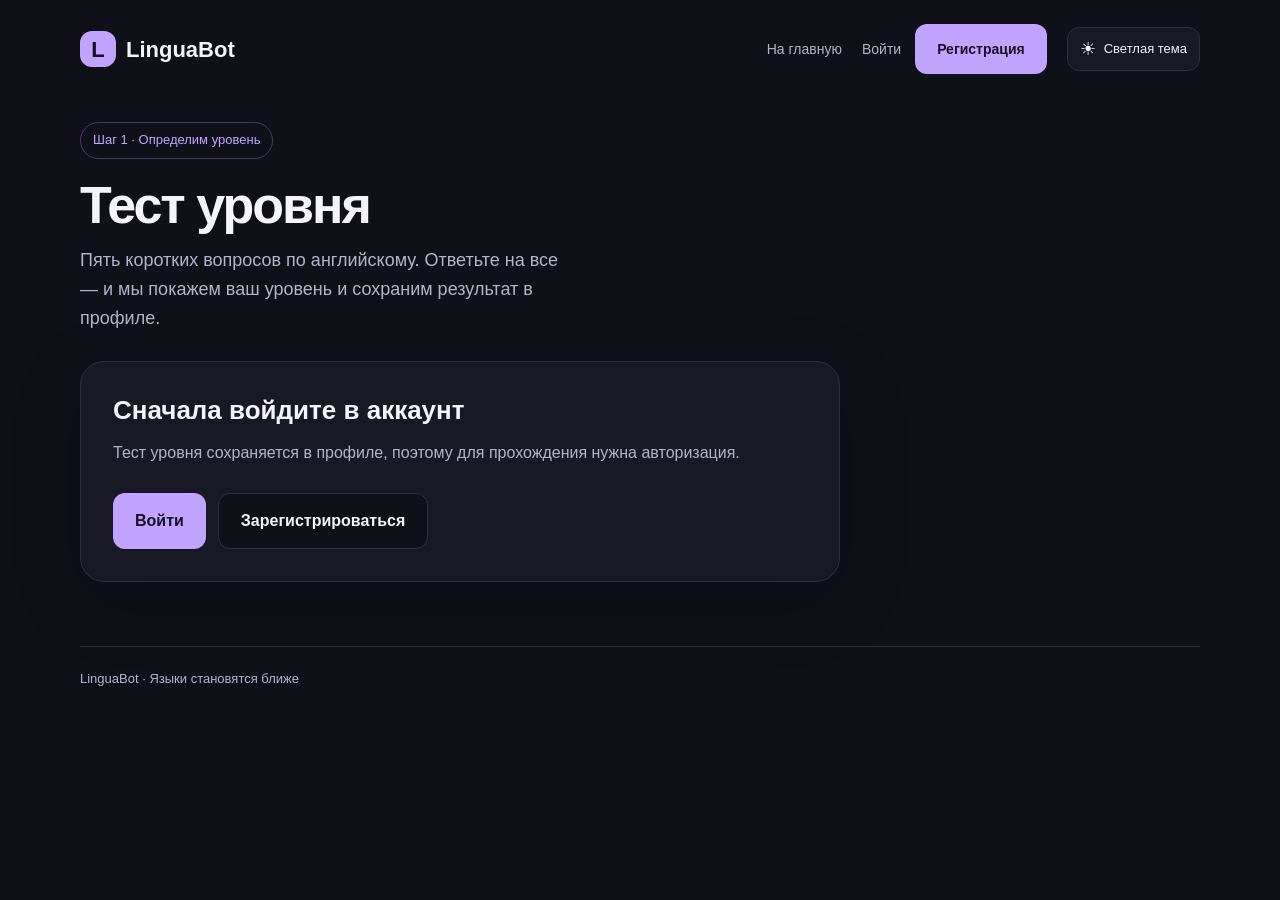
==== frontend/assessment.html @ 099dc759 "feat(frontend): экран теста уровня с сохранением результата" ====
<!DOCTYPE html>
<html lang="ru" data-theme="dark">
<head>
  <meta charset="UTF-8">
  <meta name="viewport" content="width=device-width, initial-scale=1.0">
  <link rel="icon" href="data:,">
  <title>Тест уровня — LinguaBot</title>
  <script>
    try {
      if (localStorage.getItem('linguabot-theme') === 'light') {
        document.documentElement.dataset.theme = 'light';
      }
    } catch {}
  </script>
  <link rel="stylesheet" href="./src/styles/style.css?v=3">
  <link rel="stylesheet" href="./src/styles/auth.css?v=3">
  <link rel="stylesheet" href="./src/styles/assessment.css?v=1">
</head>
<body>
  <header class="header container">
    <a class="logo" href="./index.html"><span aria-hidden="true">L</span> LinguaBot</a>
    <div class="header-actions">
      <a class="nav-link" href="./index.html">На главную</a>
      <div class="auth-actions" data-auth-actions></div>
      <button class="theme-toggle" id="theme-toggle" type="button" aria-label="Включить светлую тему">
        <span id="theme-icon" aria-hidden="true">☀</span>
        <span id="theme-label">Светлая тема</span>
      </button>
    </div>
  </header>

  <main class="assessment container" data-assessment>
    <section class="assessment-intro">
      <p class="badge">Шаг 1 · Определим уровень</p>
      <h1>Тест уровня</h1>
      <p class="description">Пять коротких вопросов по английскому. Ответьте на все — и мы покажем ваш уровень и сохраним результат в профиле.</p>
    </section>

    <section class="assessment-card" data-state="loading">
      <p class="assessment-status" role="status">Загружаем данные…</p>
    </section>

    <section class="assessment-card" data-state="auth" hidden>
      <h2>Сначала войдите в аккаунт</h2>
      <p class="assessment-text">Тест уровня сохраняется в профиле, поэтому для прохождения нужна авторизация.</p>
      <div class="assessment-actions assessment-actions-start">
        <button class="button" type="button" data-open-login>Войти</button>
        <button class="button button-secondary" type="button" data-open-register>Зарегистрироваться</button>
      </div>
    </section>

    <section class="assessment-card" data-state="intro" hidden>
      <h2>Готовы начать?</h2>
      <p class="assessment-text">Тест занимает около двух минут. После отправки ответов вы увидите свой уровень и сможете пройти тест заново.</p>
      <ul class="assessment-facts">
        <li>5 вопросов с вариантами ответа</li>
        <li>Результат сохраняется в аккаунте</li>
        <li>При следующем входе уровень загрузится автоматически</li>
      </ul>
      <div class="assessment-actions assessment-actions-start">
        <button class="button" type="button" data-start-test>Начать тест <span aria-hidden="true">→</span></button>
      </div>
    </section>

    <section class="assessment-card" data-state="test" hidden>
      <div class="assessment-progress">
        <span data-progress-label>Вопрос 1 из 5</span>
        <div class="progress-track" aria-hidden="true"><span data-progress-bar></span></div>
      </div>

      <form class="assessment-form" data-test-form novalidate>
        <h2 class="question-text" id="assessment-question" data-question-text></h2>
        <div class="options" data-options role="radiogroup" aria-labelledby="assessment-question"></div>
        <p class="form-error" data-test-error role="alert" hidden></p>

        <div class="assessment-actions">
          <button class="button button-secondary" type="button" data-back>Назад</button>
          <button class="button" type="submit" data-next>Далее</button>
        </div>
      </form>
    </section>

    <section class="assessment-card" data-state="result" hidden>
      <p class="result-eyebrow">Ваш результат</p>
      <h2 class="result-level" data-result-level></h2>
      <p class="result-score" data-result-score></p>
      <p class="result-date" data-result-date></p>

      <div class="result-review" data-result-review hidden>
        <h3>Разбор ответов</h3>
        <ul class="review-list" data-review-list></ul>
      </div>

      <div class="assessment-actions assessment-actions-start">
        <button class="button" type="button" data-retry>Пройти заново</button>
        <a class="button button-secondary" href="./index.html">На главную</a>
      </div>
    </section>

    <section class="assessment-card" data-state="error" hidden>
      <h2>Не удалось загрузить тест</h2>
      <p class="form-error" data-error-message role="alert"></p>
      <div class="assessment-actions assessment-actions-start">
        <button class="button" type="button" data-retry-load>Попробовать снова</button>
      </div>
    </section>

    <noscript>
      <section class="assessment-card">
        <h2>Включите JavaScript</h2>
        <p class="assessment-text">Для прохождения теста уровня нужен JavaScript в браузере.</p>
      </section>
    </noscript>
  </main>

  <footer class="footer container">LinguaBot · Языки становятся ближе</footer>

  <dialog class="auth-dialog" id="auth-dialog" aria-labelledby="auth-dialog-title">
    <button class="auth-close" type="button" data-auth-close aria-label="Закрыть">×</button>
    <h2 id="auth-dialog-title" data-auth-title>Вход в аккаунт</h2>
    <p class="auth-subtitle" data-auth-subtitle>Продолжай обучение с того места, где остановился.</p>

    <div class="auth-panel" data-auth-panel="login">
      <form class="form" data-auth-form="login" novalidate>
        <p class="form-error" data-auth-error role="alert" hidden></p>
        <p class="form-success" data-auth-success role="status" hidden></p>

        <div class="field">
          <label for="login-email">Email</label>
          <input id="login-email" name="email" type="email" autocomplete="email" placeholder="you@example.com" required>
        </div>

        <div class="field">
          <label for="login-password">Пароль</label>
          <input id="login-password" name="password" type="password" autocomplete="current-password" placeholder="Ваш пароль" minlength="8" required>
        </div>

        <button class="button" type="submit">Войти</button>
      </form>

      <p class="auth-alt">Нет аккаунта? <button class="link-button" type="button" data-auth-switch="register">Зарегистрироваться</button></p>
    </div>

    <div class="auth-panel" data-auth-panel="register" hidden>
      <form class="form" data-auth-form="register" novalidate>
        <p class="form-error" data-auth-error role="alert" hidden></p>

        <div class="field">
          <label for="register-name">Имя</label>
          <input id="register-name" name="name" type="text" autocomplete="name" placeholder="Как к тебе обращаться" minlength="2" required>
        </div>

        <div class="field">
          <label for="register-email">Email</label>
          <input id="register-email" name="email" type="email" autocomplete="email" placeholder="you@example.com" required>
        </div>

        <div class="field">
          <label for="register-password">Пароль</label>
          <input id="register-password" name="password" type="password" autocomplete="new-password" placeholder="Минимум 8 символов" minlength="8" required>
        </div>

        <button class="button" type="submit">Зарегистрироваться</button>
      </form>

      <p class="auth-alt">Уже есть аккаунт? <button class="link-button" type="button" data-auth-switch="login">Войти</button></p>
      <p class="auth-hint">Регистрируясь, ты соглашаешься использовать LinguaBot в учебных целях.</p>
    </div>
  </dialog>

  <script src="./src/api/client.js?v=3"></script>
  <script src="./src/app/script.js?v=3"></script>
  <script src="./src/app/auth-modal.js?v=3"></script>
  <script src="./src/app/session.js?v=3"></script>
  <script src="./src/app/assessment.js?v=1"></script>
</body>
</html>
---- frontend/src/styles/style.css ----
:root {
  color-scheme: dark;
  --background: #101019;
  --surface: #191925;
  --text: #f5f4fc;
  --muted: #b6b3c8;
  --accent: #c0a4ff;
  --border: #303040;
  --accent-hover: #d0bdff;
  --on-accent: #181022;
  --badge-border: #4a3a66;
  --bot-background: #272735;
  --user-background: #44335f;
  --correction: #ddccff;
  --shadow: #00000030;
  --backdrop: #000000b0;
}

:root[data-theme="light"] {
  color-scheme: light;
  --background: #f7f6fb;
  --surface: #ffffff;
  --text: #201c2c;
  --muted: #62586f;
  --accent: #6941c6;
  --border: #ddd7e8;
  --accent-hover: #5934b1;
  --on-accent: #ffffff;
  --badge-border: #d2bfee;
  --bot-background: #f0edf7;
  --user-background: #ede3ff;
  --correction: #6036ab;
  --shadow: #26164214;
  --backdrop: #1a123370;
}

* { box-sizing: border-box; }
body {
  margin: 0;
  font-family: "Segoe UI", Arial, sans-serif;
  background: var(--background);
  color: var(--text);
  line-height: 1.6;
}
a { color: inherit; text-decoration: none; }
button { font: inherit; cursor: pointer; }
p, h1, h2, h3 { margin: 0; }
.container { width: min(1120px, 100% - 40px); margin-inline: auto; }
.header { display: flex; flex-wrap: wrap; align-items: center; justify-content: space-between; padding-block: 24px; gap: 16px; }
.header-actions { display: flex; flex-wrap: wrap; align-items: center; gap: 20px; }
.theme-toggle { display: inline-flex; align-items: center; justify-content: center; gap: 8px; min-height: 44px; padding: 8px 12px; border: 1px solid var(--border); border-radius: 12px; background: var(--surface); color: var(--text); font-size: 13px; }
.theme-toggle:hover { border-color: var(--accent); }
.theme-toggle > span:first-child { font-size: 18px; line-height: 1; }
.logo { display: flex; align-items: center; gap: 10px; font-size: 22px; font-weight: 750; }
.logo > span, .avatar {
  display: grid;
  place-items: center;
  width: 36px;
  height: 36px;
  border-radius: 12px;
  background: var(--accent);
  color: var(--on-accent);
  font-weight: 800;
  flex-shrink: 0;
}
.nav-link { color: var(--muted); font-size: 14px; }
.nav-link:hover { color: var(--text); }
.link-button { border: 0; background: none; padding: 0; color: var(--muted); font-size: 14px; }
.link-button:hover { color: var(--text); }
.auth-actions { display: flex; flex-wrap: wrap; align-items: center; gap: 14px; }
.button-sm { padding: 9px 16px; gap: 8px; font-size: 14px; font-weight: 600; }
.user-chip { display: inline-flex; align-items: center; gap: 8px; padding: 4px 12px 4px 4px; border: 1px solid var(--border); border-radius: 20px; background: var(--surface); font-size: 14px; font-weight: 600; }
.user-avatar { display: grid; place-items: center; width: 28px; height: 28px; border-radius: 9px; background: var(--accent); color: var(--on-accent); font-size: 14px; font-weight: 800; flex-shrink: 0; }
.logout { border: 0; background: none; padding: 0; }
.hero { display: grid; grid-template-columns: 1.15fr 1fr; align-items: center; gap: 64px; padding-block: 72px; }
.hero > * { min-width: 0; }
.badge { display: inline-block; padding: 7px 12px; border: 1px solid var(--badge-border); border-radius: 20px; color: var(--accent); font-size: 13px; }
h1 { margin-block: 22px; font-size: clamp(42px, 5.5vw, 68px); line-height: 1.1; letter-spacing: -2px; }
h1 span { color: var(--accent); }
.description { max-width: 490px; margin-bottom: 28px; color: var(--muted); font-size: 18px; }
.button { display: inline-flex; align-items: center; justify-content: center; gap: 20px; border: 0; border-radius: 12px; padding: 14px 22px; background: var(--accent); color: var(--on-accent); font-weight: 700; }
.button:hover { background: var(--accent-hover); }
:focus-visible { outline: 3px solid var(--accent); outline-offset: 5px; }
.preview { padding: 24px; border: 1px solid var(--border); border-radius: 24px; background: var(--surface); box-shadow: 0 20px 70px var(--shadow); }
.preview-header { display: flex; align-items: center; gap: 12px; margin-bottom: 24px; }
.preview-header p { color: var(--muted); font-size: 12px; }
.bubble { padding: 13px 16px; margin-bottom: 14px; border-radius: 16px; font-size: 14px; }
.bot { margin-right: 20px; background: var(--bot-background); }
.user { margin-left: 44px; background: var(--user-background); }
.correction { margin-top: 10px; color: var(--correction); }
.preview-note { text-align: center; color: var(--muted); font-size: 12px; }
.features { padding-block: 12px 64px; scroll-margin-top: 24px; }
h2 { font-size: 26px; line-height: 1.3; }
.cards { display: grid; grid-template-columns: repeat(3, 1fr); gap: 18px; margin-top: 24px; }
.card { padding: 24px; border: 1px solid var(--border); border-radius: 18px; background: var(--surface); }
.number { color: var(--accent); font-weight: 700; font-size: 14px; }
.card h3 { margin-block: 12px 8px; font-size: 18px; }
.card p { color: var(--muted); font-size: 14px; }
.footer { padding-block: 22px; border-top: 1px solid var(--border); color: var(--muted); font-size: 13px; }
.notice { width: min(440px, calc(100% - 40px)); max-height: calc(100% - 40px); padding: 28px; border: 1px solid var(--border); border-radius: 20px; background: var(--surface); color: var(--text); }
.notice::backdrop { background: var(--backdrop); }
.notice p { margin-block: 16px 24px; color: var(--muted); }

@media (max-width: 1024px) {
  .hero { gap: 32px; padding-block: 48px; }
}

@media (max-width: 800px) {
  .hero { grid-template-columns: 1fr; gap: 36px; padding-block: 36px 48px; }
  .preview { width: 100%; max-width: 520px; }
  .cards { grid-template-columns: repeat(2, minmax(0, 1fr)); }
  .card:last-child { grid-column: 1 / -1; }
}

@media (max-width: 600px) {
  .cards { grid-template-columns: 1fr; }
  .card:last-child { grid-column: auto; }
  h2 { font-size: 24px; }
}

@media (max-width: 480px) {
  .header-actions { width: 100%; justify-content: space-between; gap: 12px; }
  .hero { padding-top: 20px; }
}

@media (max-width: 400px) {
  .container { width: calc(100% - 32px); }
  .logo { font-size: 19px; gap: 8px; }
  .nav-link { font-size: 12px; }
  .preview { padding: 18px; }
  .description { font-size: 16px; }
  .badge { font-size: 12px; }
}
---- frontend/src/styles/auth.css ----
.auth-dialog {
  width: min(440px, calc(100% - 40px));
  max-height: calc(100% - 40px);
  padding: 32px;
  border: 1px solid var(--border);
  border-radius: 24px;
  background: var(--surface);
  color: var(--text);
  box-shadow: 0 20px 70px var(--shadow);
}
.auth-dialog::backdrop { background: var(--backdrop); }
.auth-dialog h2 { margin: 0 0 8px; font-size: 28px; line-height: 1.2; letter-spacing: -0.6px; }

.auth-close {
  position: absolute;
  top: 16px;
  right: 16px;
  display: grid;
  place-items: center;
  width: 36px;
  height: 36px;
  border: 1px solid var(--border);
  border-radius: 12px;
  background: var(--background);
  color: var(--muted);
  font-size: 20px;
  line-height: 1;
}
.auth-close:hover { border-color: var(--accent); color: var(--text); }

.auth-panel[hidden] { display: none; }

.auth-subtitle { margin-bottom: 24px; color: var(--muted); font-size: 15px; }

.form { display: grid; gap: 16px; }
.field { display: grid; gap: 6px; }
.field > label { color: var(--muted); font-size: 14px; }
.field input {
  width: 100%;
  min-height: 48px;
  padding: 12px 14px;
  border: 1px solid var(--border);
  border-radius: 12px;
  background: var(--background);
  color: var(--text);
  font: inherit;
}
.field input::placeholder { color: var(--muted); }
.field input:focus { border-color: var(--accent); }
.field input:focus-visible { outline: 3px solid var(--accent); outline-offset: 2px; }

.form .button { width: 100%; margin-top: 4px; }
.button[disabled] { opacity: 0.6; cursor: not-allowed; }

.form-error {
  padding: 12px 14px;
  border: 1px solid var(--badge-border);
  border-radius: 12px;
  background: var(--bot-background);
  color: var(--correction);
  font-size: 14px;
}
.form-error[hidden] { display: none; }

.form-success {
  padding: 12px 14px;
  border: 1px solid var(--accent);
  border-radius: 12px;
  background: var(--user-background);
  color: var(--correction);
  font-size: 14px;
}
.form-success[hidden] { display: none; }

.auth-alt { margin-top: 22px; text-align: center; color: var(--muted); font-size: 14px; }
.auth-alt a { color: var(--accent); font-weight: 600; }
.auth-alt a:hover { color: var(--accent-hover); }
.auth-alt .link-button { color: var(--accent); font-weight: 600; }
.auth-alt .link-button:hover { color: var(--accent-hover); }

.auth-hint { margin-top: 14px; color: var(--muted); font-size: 12px; text-align: center; }

@media (max-width: 480px) {
  .auth-dialog { padding: 24px; }
  .auth-dialog h2 { font-size: 24px; }
}
---- frontend/src/styles/assessment.css ----
.assessment {
  padding-block: 24px 64px;
}

.assessment-intro {
  max-width: 640px;
  margin-bottom: 28px;
}

.assessment-intro h1 {
  margin-block: 18px 12px;
  font-size: clamp(34px, 5vw, 52px);
}

.assessment-intro .description {
  margin-bottom: 0;
}

.assessment-card {
  width: min(760px, 100%);
  padding: 32px;
  border: 1px solid var(--border);
  border-radius: 24px;
  background: var(--surface);
  box-shadow: 0 20px 70px var(--shadow);
}

.assessment-card[hidden] {
  display: none;
}

.assessment-card h2 {
  margin-bottom: 12px;
}

.assessment-card h3 {
  margin-bottom: 12px;
  font-size: 18px;
}

.assessment-text {
  color: var(--muted);
}

.assessment-status {
  color: var(--muted);
  text-align: center;
}

.assessment-facts {
  margin: 20px 0 0;
  padding-left: 20px;
  color: var(--muted);
  font-size: 15px;
}

.assessment-facts li + li {
  margin-top: 6px;
}

.assessment-actions {
  display: flex;
  flex-wrap: wrap;
  justify-content: space-between;
  gap: 12px;
  margin-top: 28px;
}

.assessment-actions-start {
  justify-content: flex-start;
}

.button-secondary {
  border: 1px solid var(--border);
  background: var(--background);
  color: var(--text);
}

.button-secondary:hover {
  border-color: var(--accent);
  background: var(--background);
}

.assessment-progress {
  display: grid;
  gap: 10px;
  margin-bottom: 26px;
  color: var(--muted);
  font-size: 14px;
}

.progress-track {
  height: 6px;
  overflow: hidden;
  border-radius: 999px;
  background: var(--bot-background);
}

.progress-track > span {
  display: block;
  width: 0;
  height: 100%;
  border-radius: inherit;
  background: var(--accent);
  transition: width 0.25s ease;
}

.question-text {
  margin-bottom: 20px;
  font-size: clamp(21px, 3vw, 27px);
  line-height: 1.35;
}

.options {
  display: grid;
  gap: 10px;
}

.option {
  display: flex;
  align-items: center;
  gap: 12px;
  padding: 14px 16px;
  border: 1px solid var(--border);
  border-radius: 14px;
  background: var(--background);
  cursor: pointer;
  transition: border-color 0.15s ease, background 0.15s ease;
}

.option:hover {
  border-color: var(--accent);
}

.option:has(input:checked) {
  border-color: var(--accent);
  background: var(--user-background);
}

.option input {
  width: 18px;
  height: 18px;
  margin: 0;
  accent-color: var(--accent);
  flex-shrink: 0;
}

.option span {
  min-width: 0;
}

.assessment-form .form-error {
  margin-top: 16px;
}

.result-eyebrow {
  margin-bottom: 8px;
  color: var(--muted);
  font-size: 14px;
  text-transform: uppercase;
  letter-spacing: 0.08em;
}

.result-level {
  margin-bottom: 6px;
  font-size: clamp(30px, 4vw, 42px);
  letter-spacing: -0.8px;
}

.result-score {
  color: var(--text);
  font-size: 18px;
  font-weight: 600;
}

.result-date {
  margin-top: 6px;
  color: var(--muted);
  font-size: 14px;
}

.result-review {
  margin-top: 28px;
  padding-top: 24px;
  border-top: 1px solid var(--border);
}

.review-list {
  display: grid;
  gap: 12px;
  margin: 0;
  padding: 0;
  list-style: none;
}

.review-item {
  padding: 14px 16px;
  border: 1px solid var(--border);
  border-radius: 14px;
  background: var(--background);
}

.review-question {
  font-weight: 600;
}

.review-answer {
  margin-top: 6px;
  color: var(--muted);
  font-size: 14px;
}

.review-verdict {
  display: inline-block;
  margin-bottom: 8px;
  padding: 2px 9px;
  border-radius: 999px;
  font-size: 12px;
  font-weight: 700;
}

.review-verdict.is-correct {
  background: var(--user-background);
  color: var(--correction);
}

.review-verdict.is-wrong {
  background: var(--bot-background);
  color: var(--correction);
}

@media (max-width: 600px) {
  .assessment-card {
    padding: 22px;
  }

  .assessment-actions {
    flex-direction: column;
  }

  .assessment-actions .button {
    width: 100%;
  }

  .assessment-actions-start {
    flex-direction: column;
  }
}
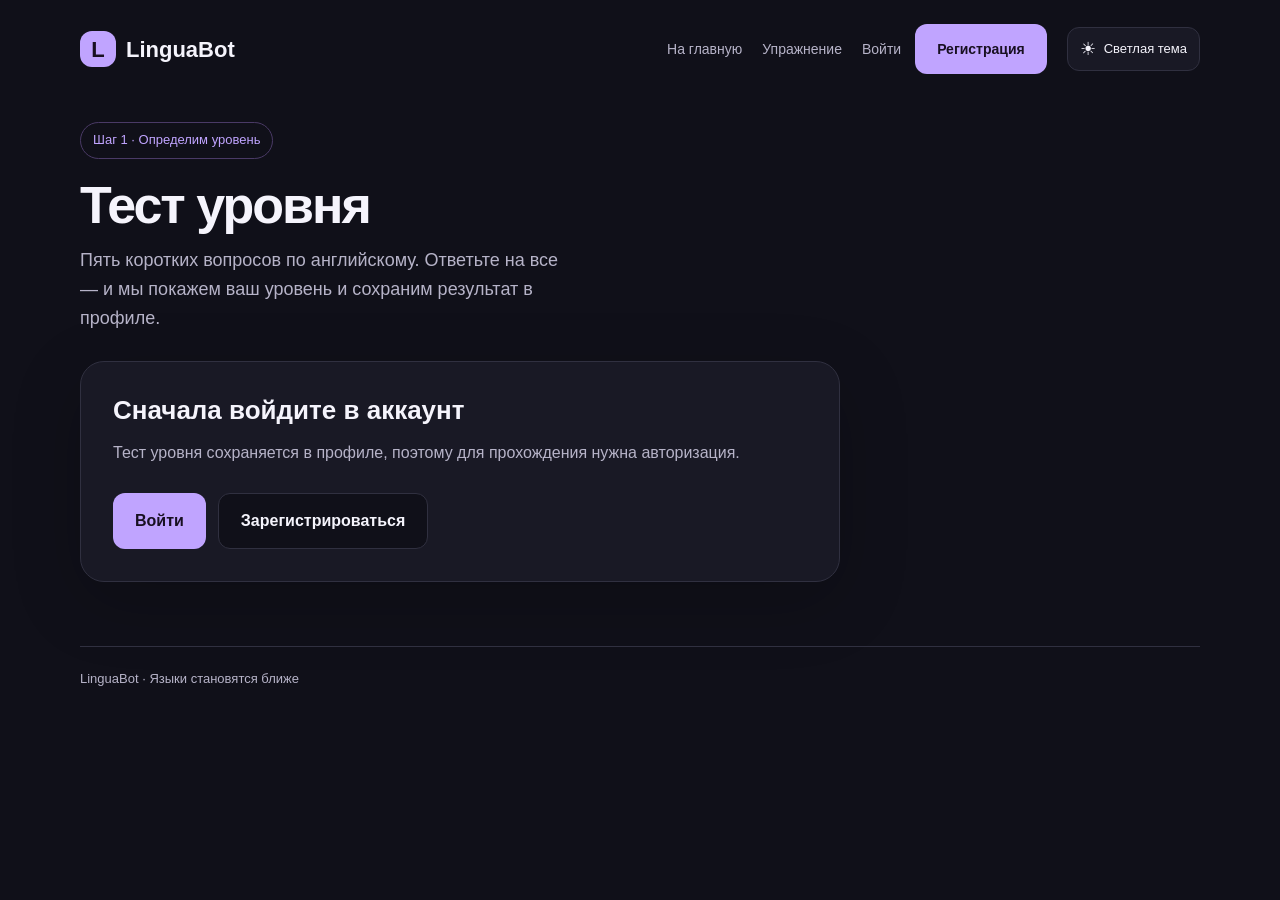
==== commit 37b8bdfb: "feat(exercises): упражнение с мгновенной обратной связью Добавлены три уровня сложности с подбором п" ====
--- a/frontend/assessment.html
+++ b/frontend/assessment.html
@@ -21,6 +21,7 @@
     <a class="logo" href="./index.html"><span aria-hidden="true">L</span> LinguaBot</a>
     <div class="header-actions">
       <a class="nav-link" href="./index.html">На главную</a>
+      <a class="nav-link" href="./exercise.html">Упражнение</a>
       <div class="auth-actions" data-auth-actions></div>
       <button class="theme-toggle" id="theme-toggle" type="button" aria-label="Включить светлую тему">
         <span id="theme-icon" aria-hidden="true">☀</span>
@@ -92,7 +93,9 @@
       </div>
 
       <div class="assessment-actions assessment-actions-start">
-        <button class="button" type="button" data-retry>Пройти заново</button>
+        <a class="button" href="./exercise.html">Перейти к упражнению <span aria-hidden="true">→</span></a>
+        <a class="button button-secondary" href="./chat.html">Перейти к чату</a>
+        <button class="button button-secondary" type="button" data-retry>Пройти заново</button>
         <a class="button button-secondary" href="./index.html">На главную</a>
       </div>
     </section>
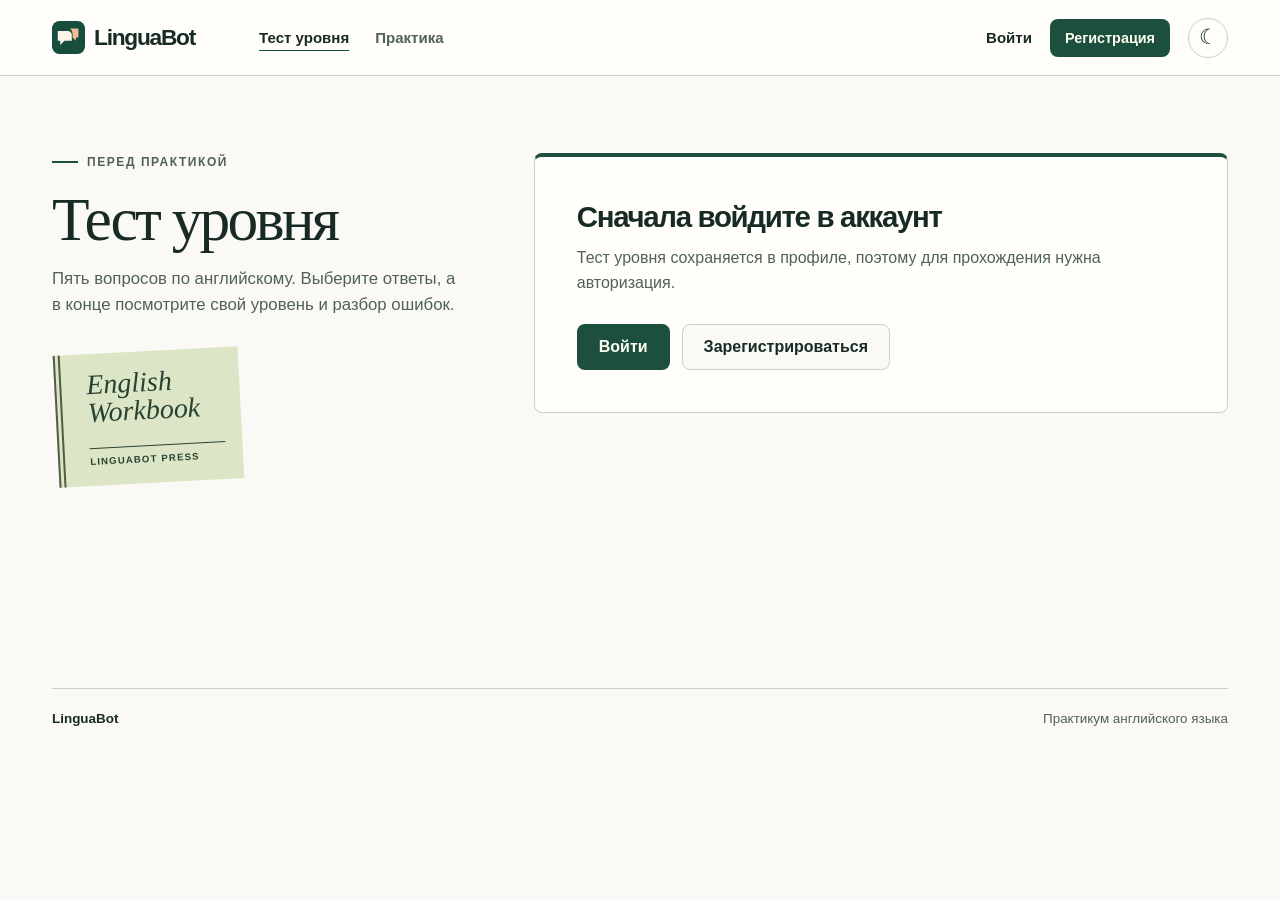
==== commit 7cfdab9c: "feat(frontend): add scenario selection and refresh UI" ====
--- a/frontend/assessment.html
+++ b/frontend/assessment.html
@@ -1,41 +1,33 @@
 <!DOCTYPE html>
-<html lang="ru" data-theme="dark">
+<html lang="ru" data-theme="light">
 <head>
   <meta charset="UTF-8">
   <meta name="viewport" content="width=device-width, initial-scale=1.0">
-  <link rel="icon" href="data:,">
+  <link rel="icon" href="./public/assets/mark.svg">
   <title>Тест уровня — LinguaBot</title>
   <script>
     try {
-      if (localStorage.getItem('linguabot-theme') === 'light') {
-        document.documentElement.dataset.theme = 'light';
+      if (localStorage.getItem('linguabot-theme') === 'dark') {
+        document.documentElement.dataset.theme = 'dark';
       }
     } catch {}
   </script>
-  <link rel="stylesheet" href="./src/styles/style.css?v=3">
-  <link rel="stylesheet" href="./src/styles/auth.css?v=3">
-  <link rel="stylesheet" href="./src/styles/assessment.css?v=1">
+  <link rel="stylesheet" href="./src/styles/style.css?v=studio2">
+  <link rel="stylesheet" href="./src/styles/auth.css?v=studio1">
+  <link rel="stylesheet" href="./src/styles/assessment.css?v=studio1">
 </head>
 <body>
-  <header class="header container">
-    <a class="logo" href="./index.html"><span aria-hidden="true">L</span> LinguaBot</a>
-    <div class="header-actions">
-      <a class="nav-link" href="./index.html">На главную</a>
-      <a class="nav-link" href="./exercise.html">Упражнение</a>
-      <div class="auth-actions" data-auth-actions></div>
-      <button class="theme-toggle" id="theme-toggle" type="button" aria-label="Включить светлую тему">
-        <span id="theme-icon" aria-hidden="true">☀</span>
-        <span id="theme-label">Светлая тема</span>
+  <header class="mast"><div class="header container">
+    <a class="logo" href="./index.html"><img src="./public/assets/mark.svg" alt="" width="36" height="36">LinguaBot</a>
+    <nav class="primary-nav" aria-label="Разделы"><a class="nav-link" href="./assessment.html" aria-current="page">Тест уровня</a><a class="nav-link" href="./chat.html">Практика</a></nav>
+    <div class="header-actions"><div class="auth-actions" data-auth-actions></div>
+      <button class="theme-toggle" id="theme-toggle" type="button" aria-label="Включить тёмную тему">
+        <span id="theme-icon" aria-hidden="true">☾</span><span id="theme-label" class="visually-hidden">Тёмная тема</span>
       </button>
-    </div>
-  </header>
+    </div></div></header>
 
   <main class="assessment container" data-assessment>
-    <section class="assessment-intro">
-      <p class="badge">Шаг 1 · Определим уровень</p>
-      <h1>Тест уровня</h1>
-      <p class="description">Пять коротких вопросов по английскому. Ответьте на все — и мы покажем ваш уровень и сохраним результат в профиле.</p>
-    </section>
+    <section class="assessment-intro"><p class="overline"><i></i> Перед практикой</p><h1>Тест уровня</h1><p class="description">Пять вопросов по английскому. Выберите ответы, а в конце посмотрите свой уровень и разбор ошибок.</p><div class="test-imprint" aria-hidden="true"><span>English</span><em>Workbook</em><b>LINGUABOT PRESS</b></div></section>
 
     <section class="assessment-card" data-state="loading">
       <p class="assessment-status" role="status">Загружаем данные…</p>
@@ -59,7 +51,7 @@
         <li>При следующем входе уровень загрузится автоматически</li>
       </ul>
       <div class="assessment-actions assessment-actions-start">
-        <button class="button" type="button" data-start-test>Начать тест <span aria-hidden="true">→</span></button>
+        <button class="button" type="button" data-start-test>Начать тест</button>
       </div>
     </section>
 
@@ -93,8 +85,7 @@
       </div>
 
       <div class="assessment-actions assessment-actions-start">
-        <a class="button" href="./exercise.html">Перейти к упражнению <span aria-hidden="true">→</span></a>
-        <a class="button button-secondary" href="./chat.html">Перейти к чату</a>
+        <a class="button" href="./chat.html">Перейти к чату</a>
         <button class="button button-secondary" type="button" data-retry>Пройти заново</button>
         <a class="button button-secondary" href="./index.html">На главную</a>
       </div>
@@ -116,12 +107,12 @@
     </noscript>
   </main>
 
-  <footer class="footer container">LinguaBot · Языки становятся ближе</footer>
+  <footer class="footer container"><a href="./index.html">LinguaBot</a><span>Практикум английского языка</span></footer>
 
   <dialog class="auth-dialog" id="auth-dialog" aria-labelledby="auth-dialog-title">
     <button class="auth-close" type="button" data-auth-close aria-label="Закрыть">×</button>
     <h2 id="auth-dialog-title" data-auth-title>Вход в аккаунт</h2>
-    <p class="auth-subtitle" data-auth-subtitle>Продолжай обучение с того места, где остановился.</p>
+    <p class="auth-subtitle" data-auth-subtitle>Войдите, чтобы открыть свои диалоги и результат теста.</p>
 
     <div class="auth-panel" data-auth-panel="login">
       <form class="form" data-auth-form="login" novalidate>
@@ -150,7 +141,7 @@
 
         <div class="field">
           <label for="register-name">Имя</label>
-          <input id="register-name" name="name" type="text" autocomplete="name" placeholder="Как к тебе обращаться" minlength="2" required>
+          <input id="register-name" name="name" type="text" autocomplete="name" placeholder="Как к вам обращаться" minlength="2" required>
         </div>
 
         <div class="field">
@@ -167,14 +158,14 @@
       </form>
 
       <p class="auth-alt">Уже есть аккаунт? <button class="link-button" type="button" data-auth-switch="login">Войти</button></p>
-      <p class="auth-hint">Регистрируясь, ты соглашаешься использовать LinguaBot в учебных целях.</p>
+      <p class="auth-hint">LinguaBot предназначен для учебной практики.</p>
     </div>
   </dialog>
 
-  <script src="./src/api/client.js?v=3"></script>
-  <script src="./src/app/script.js?v=3"></script>
-  <script src="./src/app/auth-modal.js?v=3"></script>
-  <script src="./src/app/session.js?v=3"></script>
-  <script src="./src/app/assessment.js?v=1"></script>
+  <script src="./src/api/client.js?v=studio1"></script>
+  <script src="./src/app/script.js?v=studio1"></script>
+  <script src="./src/app/auth-modal.js?v=studio1"></script>
+  <script src="./src/app/session.js?v=studio1"></script>
+  <script src="./src/app/assessment.js?v=studio1"></script>
 </body>
 </html>
--- a/frontend/src/styles/style.css
+++ b/frontend/src/styles/style.css
@@ -1,133 +1,113 @@
 :root {
-  color-scheme: dark;
-  --background: #101019;
-  --surface: #191925;
-  --text: #f5f4fc;
-  --muted: #b6b3c8;
-  --accent: #c0a4ff;
-  --border: #303040;
-  --accent-hover: #d0bdff;
-  --on-accent: #181022;
-  --badge-border: #4a3a66;
-  --bot-background: #272735;
-  --user-background: #44335f;
-  --correction: #ddccff;
-  --shadow: #00000030;
-  --backdrop: #000000b0;
+  color-scheme:light;
+  --background:#faf9f5; --surface:#fffefa; --text:#172b24; --muted:#50615a;
+  --accent:#1c4f3e; --accent-hover:#103e30; --on-accent:#fffdf2;
+  --border:#cbd1c8; --badge-border:#aebeb1; --bot-background:#eff0e9; --user-background:#deebdf;
+  --correction:#285640; --shadow:transparent; --backdrop:#142e2480;
+  --subtle:#edece2; --tint:#f6e2d4; --alert:#84381e; --danger-bg:#fff0e6;
+  --serif:Georgia,"Times New Roman",serif;
 }
-
-:root[data-theme="light"] {
-  color-scheme: light;
-  --background: #f7f6fb;
-  --surface: #ffffff;
-  --text: #201c2c;
-  --muted: #62586f;
-  --accent: #6941c6;
-  --border: #ddd7e8;
-  --accent-hover: #5934b1;
-  --on-accent: #ffffff;
-  --badge-border: #d2bfee;
-  --bot-background: #f0edf7;
-  --user-background: #ede3ff;
-  --correction: #6036ab;
-  --shadow: #26164214;
-  --backdrop: #1a123370;
+:root[data-theme="dark"] {
+  color-scheme:dark;
+  --background:#1d1e21; --surface:#26272b; --text:#e6e3df; --muted:#b8b6b4;
+  --accent:#e0b798; --accent-hover:#efd0b6; --on-accent:#28221e;
+  --border:#4a4b50; --badge-border:#84838a; --bot-background:#303136;
+  --user-background:#323945; --correction:#dec8b7;
+  --backdrop:#101014c7; --subtle:#222327; --tint:#493d37;
+  --alert:#ffc2ae; --danger-bg:#49332f;
 }
-
-* { box-sizing: border-box; }
-body {
-  margin: 0;
-  font-family: "Segoe UI", Arial, sans-serif;
-  background: var(--background);
-  color: var(--text);
-  line-height: 1.6;
+:root[data-theme="dark"] :is(.field input,.chat-composer textarea,.option) {border-color:#797a80}
+:root[data-theme="dark"] .reader {border-top-color:#747479}
+:root[data-theme="dark"] .test-imprint {background:#39363a;color:#e7d8c7;border-color:#b5a59a}
+:root[data-theme="dark"] .chat-speaker {font-size:.85rem}
+:root[data-theme="dark"] .chat-composer textarea::placeholder {color:var(--muted);opacity:1}
+* { box-sizing:border-box }
+[hidden] { display:none!important }
+body { margin:0; background:var(--background); color:var(--text); font:1rem/1.56 "Segoe UI",Arial,sans-serif; }
+p,h1,h2,h3,figure { margin:0 }
+a { color:inherit; text-decoration:none }
+button { cursor:pointer; font:inherit; color:inherit }
+:focus-visible { outline:3px solid var(--accent); outline-offset:3px }
+.container { width:min(1176px,calc(100% - clamp(32px,8vw,112px))); margin-inline:auto }
+.mast { border-bottom:1px solid var(--border); background:var(--surface) }
+.header,.header-actions,.primary-nav,.auth-actions,.logo,.user-chip,.hero-actions,.footer {display:flex;align-items:center}
+.header { min-height:75px; gap:clamp(24px,5vw,78px); }
+.header-actions { margin-left:auto; gap:18px; min-width:0 }
+.primary-nav { gap:26px }
+.auth-actions { gap:18px; min-width:0 }
+.logo { gap:9px; font-size:1.42rem; font-weight:720; line-height:1.1; letter-spacing:-.055em }
+.logo img { width:33px; height:33px }
+.nav-link,.link-button,.text-link { font-size:.94rem; font-weight:550; }
+.nav-link { color:var(--muted); }
+.nav-link[aria-current=page] { color:var(--text); text-decoration:underline; text-underline-offset:7px; text-decoration-color:var(--accent) }
+.link-button,.logout,.theme-toggle { border:0; background:transparent; padding:0 }
+.nav-link:hover,.link-button:hover,.footer a:hover { text-decoration:underline; text-underline-offset:4px }
+.theme-toggle { width:40px; height:40px; display:grid; place-items:center; border:1px solid var(--border); border-radius:50%; font:1.3rem/1 Georgia,serif; flex-shrink:0 }
+.theme-toggle:hover { background:var(--bot-background) }
+.visually-hidden { position:absolute; width:1px; height:1px; padding:0; overflow:hidden; clip-path:inset(50%); white-space:nowrap }
+.button { display:inline-flex; align-items:center; justify-content:center; border:1px solid transparent; border-radius:8px; background:var(--accent); color:var(--on-accent); padding:12px 21px; min-height:46px; font-size:1rem; font-weight:650; line-height:1.25 }
+.button:hover { background:var(--accent-hover) }
+.button-sm { min-height:38px; padding:8px 14px; font-size:.9rem }
+.user-chip { gap:7px; min-width:0; max-width:19ch; overflow-wrap:anywhere; font-size:.88rem; font-weight:600; line-height:1.15 }
+.user-avatar { border-radius:50%; display:grid; place-items:center; width:30px; height:30px; flex:none; background:var(--user-background); }
+h1,h2 { line-height:1.08; font-weight:600; letter-spacing:-.045em }
+h2 { font-size:clamp(1.5rem,2.8vw,2rem) }
+.overline { display:flex; align-items:center; gap:9px; font-size:.75rem; font-weight:700; letter-spacing:.13em; text-transform:uppercase; color:var(--muted) }
+.overline i { display:inline-block; width:26px; height:2px; background:var(--accent); }
+.hero { display:grid; grid-template-columns:1.12fr 1fr; align-items:center; gap:clamp(24px,4vw,72px); padding-block:clamp(36px,5.3vw,80px) clamp(44px,5.5vw,84px); }
+.hero > * { min-width:0 }
+.hero h1 { font-size:clamp(3.2rem,5.95vw,5.6rem); line-height:.99; margin:26px 0 22px; letter-spacing:-.065em }
+.hero h1 em { font-family:var(--serif); font-weight:400; color:var(--accent); letter-spacing:-.052em }
+.description { color:var(--muted); font-size:1.125rem; max-width:46ch; line-height:1.55; }
+.hero-actions { flex-wrap:wrap; gap:16px 24px; margin:30px 0 8px; }
+.text-link { text-decoration:underline; text-underline-offset:5px; text-decoration-color:var(--badge-border) }
+.text-link:hover { text-decoration-color:var(--accent) }
+.print img { width:100%; display:block; height:auto; border-radius:3px }
+.print figcaption { display:flex; justify-content:space-between; margin-top:8px; color:var(--muted); font-size:.81rem }
+.reader { padding-block:36px 62px; border-top:2px solid var(--text); display:grid; grid-template-columns:.8fr 1.2fr; gap:5vw }
+.reader h2 { font-size:clamp(2.2rem,3.65vw,3.15rem); margin:13px 0; font-family:var(--serif); font-weight:400; line-height:1.08 }
+.reader-note { max-width:32ch; color:var(--muted) }
+.reader-list { align-self:start }
+.reader-list details { border-bottom:1px solid var(--border) }
+.reader-list summary { display:flex; align-items:center; justify-content:space-between; padding:15px 2px; cursor:pointer; list-style:none; }
+.reader-list summary::-webkit-details-marker { display:none }
+.reader-list summary b { font-size:1.15rem; font-weight:650 }
+.reader-list summary small { display:block; color:var(--muted); font-size:.9rem }
+.reader-list summary i { position:relative; width:25px; height:25px; }
+.reader-list summary i::before,.reader-list summary i::after { content:""; position:absolute; inset:12px 5px auto; height:1.6px; background:var(--text) }
+.reader-list summary i::after { transform:rotate(90deg) }
+.reader-list details[open] i::after { transform:none }
+.reader-phrase { margin:0 0 16px; padding:3px 0 3px 15px; border-left:2px solid var(--accent) }
+.reader-phrase p:first-child { font:italic 1.24rem/1.4 var(--serif) }
+.reader-phrase p+p { color:var(--muted); font-size:.92rem }
+.footer { justify-content:space-between; gap:14px; border-top:1px solid var(--border); padding-block:20px 30px; color:var(--muted); font-size:.84rem }
+.footer a { font-weight:700; color:var(--text) }
+@media(max-width:780px){
+ .header { gap:16px; flex-wrap:wrap; padding-block:12px 9px; row-gap:8px }
+ .primary-nav { order:3; width:100%; gap:22px; border-top:1px solid var(--border); padding-top:8px }
+ .header-actions,.auth-actions {gap:10px}
+ .hero {grid-template-columns:1fr .9fr; gap:20px}
+ .hero h1 {font-size:clamp(2.55rem,6.3vw,3.5rem)}
 }
-a { color: inherit; text-decoration: none; }
-button { font: inherit; cursor: pointer; }
-p, h1, h2, h3 { margin: 0; }
-.container { width: min(1120px, 100% - 40px); margin-inline: auto; }
-.header { display: flex; flex-wrap: wrap; align-items: center; justify-content: space-between; padding-block: 24px; gap: 16px; }
-.header-actions { display: flex; flex-wrap: wrap; align-items: center; gap: 20px; }
-.theme-toggle { display: inline-flex; align-items: center; justify-content: center; gap: 8px; min-height: 44px; padding: 8px 12px; border: 1px solid var(--border); border-radius: 12px; background: var(--surface); color: var(--text); font-size: 13px; }
-.theme-toggle:hover { border-color: var(--accent); }
-.theme-toggle > span:first-child { font-size: 18px; line-height: 1; }
-.logo { display: flex; align-items: center; gap: 10px; font-size: 22px; font-weight: 750; }
-.logo > span, .avatar {
-  display: grid;
-  place-items: center;
-  width: 36px;
-  height: 36px;
-  border-radius: 12px;
-  background: var(--accent);
-  color: var(--on-accent);
-  font-weight: 800;
-  flex-shrink: 0;
+@media(max-width:630px){
+ .hero,.reader {grid-template-columns:minmax(0,1fr)}
+ .hero {gap:25px;padding-block:32px}
+ .hero h1 {font-size:clamp(2.8rem,10.4vw,4.25rem);margin-block:17px 14px}
+ .description {font-size:1rem}
+ .hero-actions {margin-top:20px}
+ .print {max-width:510px}
+ .reader {gap:12px;padding-block:26px 40px}
+ .reader h2 br {display:none}
+ .reader h2 br::after {content:" "}
+ .reader-note {max-width:100%}
+ .logo {font-size:1.18rem;gap:5px}
+ .logo img {width:27px;height:27px}
+ .user-chip { max-width:12ch; }
 }
-.nav-link { color: var(--muted); font-size: 14px; }
-.nav-link:hover { color: var(--text); }
-.link-button { border: 0; background: none; padding: 0; color: var(--muted); font-size: 14px; }
-.link-button:hover { color: var(--text); }
-.auth-actions { display: flex; flex-wrap: wrap; align-items: center; gap: 14px; }
-.button-sm { padding: 9px 16px; gap: 8px; font-size: 14px; font-weight: 600; }
-.user-chip { display: inline-flex; align-items: center; gap: 8px; padding: 4px 12px 4px 4px; border: 1px solid var(--border); border-radius: 20px; background: var(--surface); font-size: 14px; font-weight: 600; }
-.user-avatar { display: grid; place-items: center; width: 28px; height: 28px; border-radius: 9px; background: var(--accent); color: var(--on-accent); font-size: 14px; font-weight: 800; flex-shrink: 0; }
-.logout { border: 0; background: none; padding: 0; }
-.hero { display: grid; grid-template-columns: 1.15fr 1fr; align-items: center; gap: 64px; padding-block: 72px; }
-.hero > * { min-width: 0; }
-.badge { display: inline-block; padding: 7px 12px; border: 1px solid var(--badge-border); border-radius: 20px; color: var(--accent); font-size: 13px; }
-h1 { margin-block: 22px; font-size: clamp(42px, 5.5vw, 68px); line-height: 1.1; letter-spacing: -2px; }
-h1 span { color: var(--accent); }
-.description { max-width: 490px; margin-bottom: 28px; color: var(--muted); font-size: 18px; }
-.button { display: inline-flex; align-items: center; justify-content: center; gap: 20px; border: 0; border-radius: 12px; padding: 14px 22px; background: var(--accent); color: var(--on-accent); font-weight: 700; }
-.button:hover { background: var(--accent-hover); }
-:focus-visible { outline: 3px solid var(--accent); outline-offset: 5px; }
-.preview { padding: 24px; border: 1px solid var(--border); border-radius: 24px; background: var(--surface); box-shadow: 0 20px 70px var(--shadow); }
-.preview-header { display: flex; align-items: center; gap: 12px; margin-bottom: 24px; }
-.preview-header p { color: var(--muted); font-size: 12px; }
-.bubble { padding: 13px 16px; margin-bottom: 14px; border-radius: 16px; font-size: 14px; }
-.bot { margin-right: 20px; background: var(--bot-background); }
-.user { margin-left: 44px; background: var(--user-background); }
-.correction { margin-top: 10px; color: var(--correction); }
-.preview-note { text-align: center; color: var(--muted); font-size: 12px; }
-.features { padding-block: 12px 64px; scroll-margin-top: 24px; }
-h2 { font-size: 26px; line-height: 1.3; }
-.cards { display: grid; grid-template-columns: repeat(3, 1fr); gap: 18px; margin-top: 24px; }
-.card { padding: 24px; border: 1px solid var(--border); border-radius: 18px; background: var(--surface); }
-.number { color: var(--accent); font-weight: 700; font-size: 14px; }
-.card h3 { margin-block: 12px 8px; font-size: 18px; }
-.card p { color: var(--muted); font-size: 14px; }
-.footer { padding-block: 22px; border-top: 1px solid var(--border); color: var(--muted); font-size: 13px; }
-.notice { width: min(440px, calc(100% - 40px)); max-height: calc(100% - 40px); padding: 28px; border: 1px solid var(--border); border-radius: 20px; background: var(--surface); color: var(--text); }
-.notice::backdrop { background: var(--backdrop); }
-.notice p { margin-block: 16px 24px; color: var(--muted); }
-
-@media (max-width: 1024px) {
-  .hero { gap: 32px; padding-block: 48px; }
+@media(max-width:420px){
+ .header {column-gap:5px}.auth-actions,.header-actions {gap:8px}
+ .user-avatar {display:none}.auth-actions .button-sm {font-size:.83rem;padding:7px 8px}
+ .theme-toggle {width:32px;height:32px}
+ .footer {align-items:start}
 }
-
-@media (max-width: 800px) {
-  .hero { grid-template-columns: 1fr; gap: 36px; padding-block: 36px 48px; }
-  .preview { width: 100%; max-width: 520px; }
-  .cards { grid-template-columns: repeat(2, minmax(0, 1fr)); }
-  .card:last-child { grid-column: 1 / -1; }
-}
-
-@media (max-width: 600px) {
-  .cards { grid-template-columns: 1fr; }
-  .card:last-child { grid-column: auto; }
-  h2 { font-size: 24px; }
-}
-
-@media (max-width: 480px) {
-  .header-actions { width: 100%; justify-content: space-between; gap: 12px; }
-  .hero { padding-top: 20px; }
-}
-
-@media (max-width: 400px) {
-  .container { width: calc(100% - 32px); }
-  .logo { font-size: 19px; gap: 8px; }
-  .nav-link { font-size: 12px; }
-  .preview { padding: 18px; }
-  .description { font-size: 16px; }
-  .badge { font-size: 12px; }
-}
+@media(prefers-reduced-motion:reduce){*,*::before,*::after {scroll-behavior:auto!important;transition:none!important}}
--- a/frontend/src/styles/auth.css
+++ b/frontend/src/styles/auth.css
@@ -84,3 +84,8 @@
   .auth-dialog { padding: 24px; }
   .auth-dialog h2 { font-size: 24px; }
 }
+
+.auth-dialog {margin:auto;border:1px solid var(--border);border-top:5px solid var(--accent);border-radius:10px;padding:clamp(20px,4vw,34px);box-shadow:0 16px 64px #121a1828}
+.auth-dialog h2 {font:400 2.2rem/1.12 var(--serif);margin-right:30px}
+.auth-close,.field input,.form-error,.form-success {border-radius:7px}
+.form-error {background:var(--danger-bg);color:var(--alert);border-color:var(--border)}
--- a/frontend/src/styles/assessment.css
+++ b/frontend/src/styles/assessment.css
@@ -246,3 +246,17 @@
     flex-direction: column;
   }
 }
+
+.assessment {display:grid;grid-template-columns:minmax(220px,.7fr) minmax(0,1.2fr);gap:clamp(24px,6vw,90px);align-items:start;padding-block:clamp(30px,6vw,82px);min-height:68vh}
+.assessment-intro {margin:0}
+.assessment-intro h1 {font:400 clamp(2.8rem,4.8vw,4.3rem)/1.05 var(--serif);letter-spacing:-.045em;margin-block:15px}
+.assessment-intro .description {font-size:1.05rem}
+.test-imprint {display:flex;flex-direction:column;align-items:flex-start;width:185px;padding:17px 17px 16px 25px;border-left:7px double #535c47;margin:33px 0 0 4px;background:#dce6c7;color:#284231;transform:rotate(-3deg)}
+.test-imprint span,.test-imprint em {font:italic 1.75rem/.99 var(--serif)}
+.test-imprint b {font-size:.6rem;letter-spacing:.12em;border-top:1px solid;padding-top:6px;margin-top:22px;width:100%}
+.assessment-card {border-radius:8px;border-top:4px solid var(--accent);padding:clamp(18px,3.3vw,42px);box-shadow:none}
+.assessment-card h2 {font-size:clamp(1.45rem,2.3vw,2rem);line-height:1.2}
+.option,.review-item {border-radius:6px}
+.result-eyebrow {color:var(--accent)}
+.review-verdict.is-wrong {color:var(--alert);background:var(--danger-bg)}
+@media(max-width:760px){.assessment {grid-template-columns:1fr;gap:22px;min-height:0}.test-imprint{display:none}}
